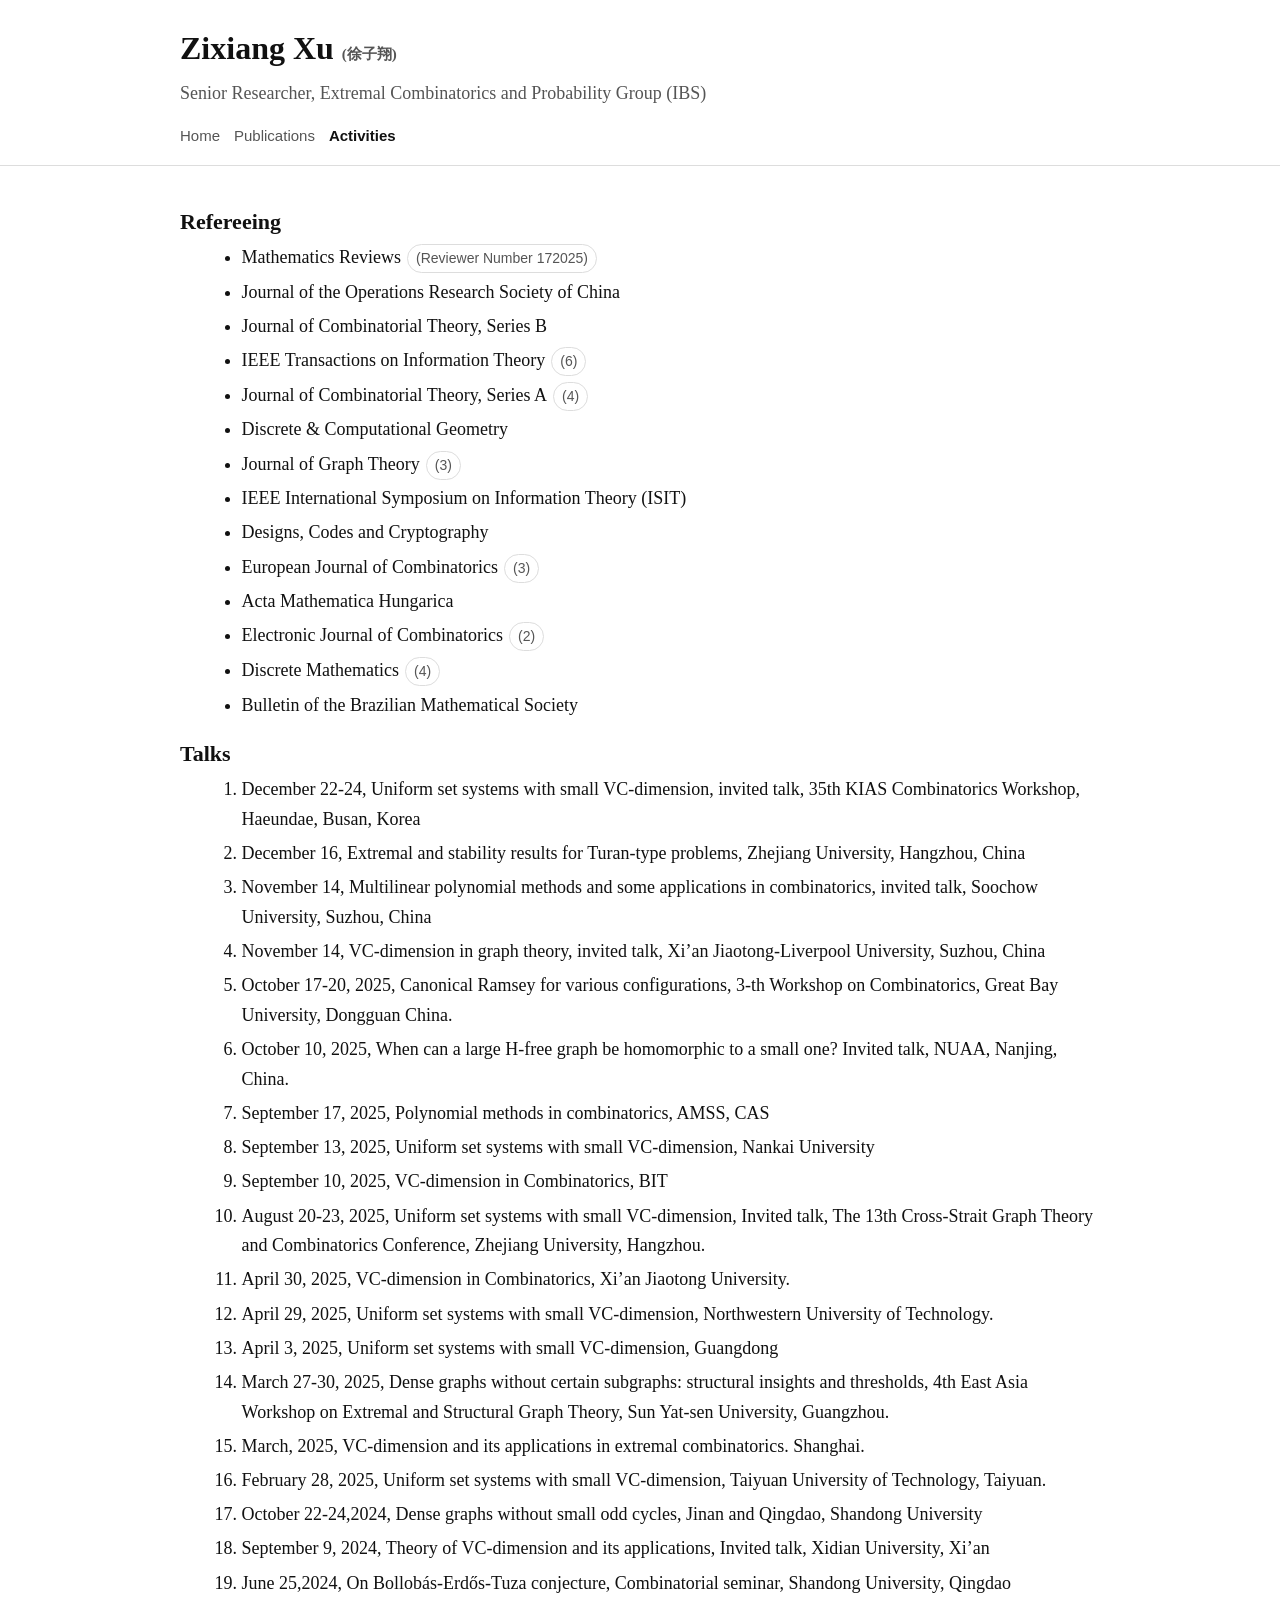
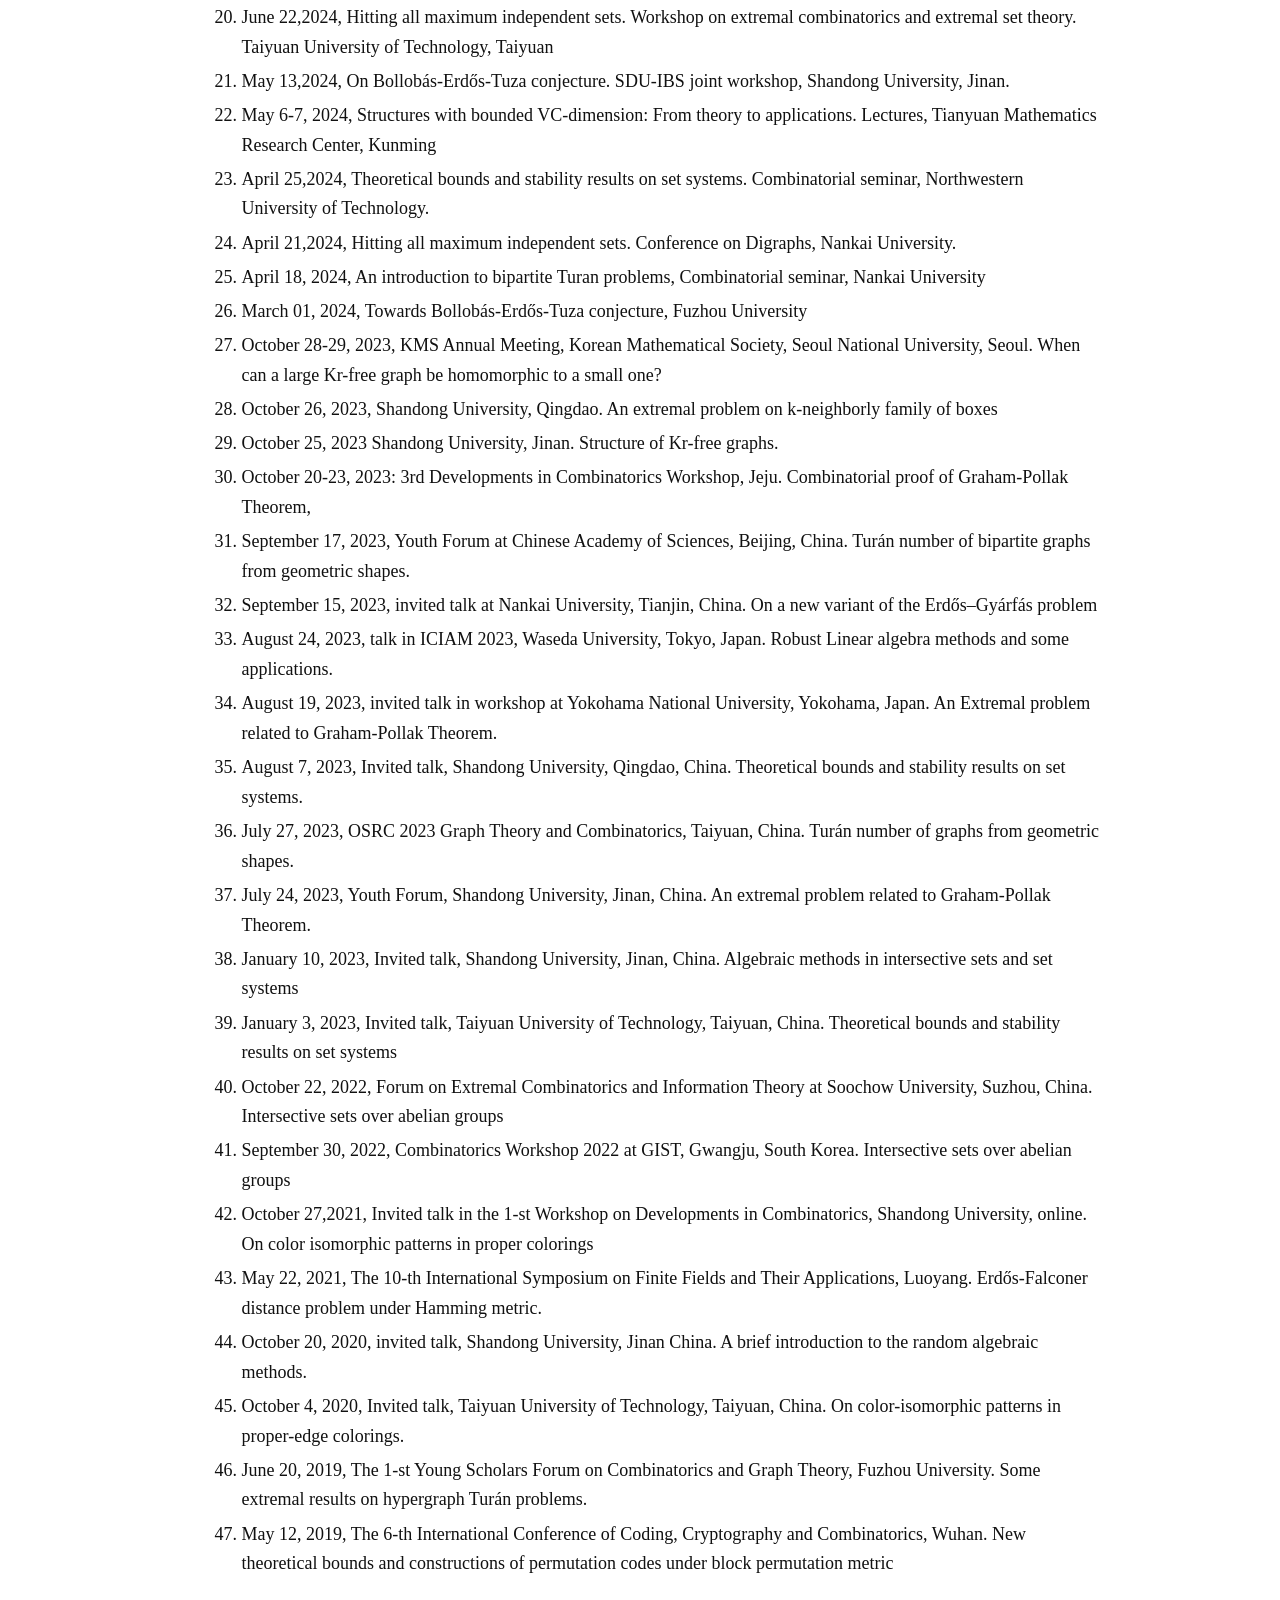
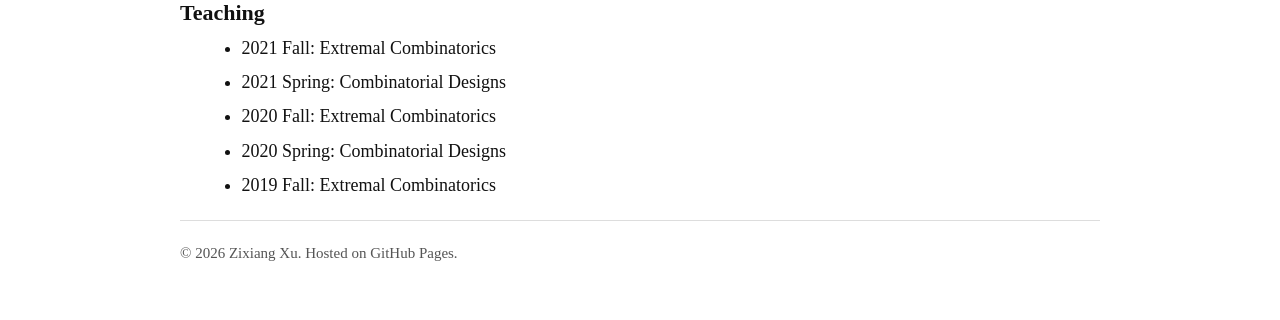
==== activities.html @ 91481da8 "Add files via upload Signed-off-by: ZJWyz <32608875+ZJWyz@users.noreply.github.com>" ====
<!doctype html>
<html lang="en">
<head>
  <meta charset="utf-8" />
  <meta name="viewport" content="width=device-width, initial-scale=1" />
  <title>Zixiang Xu</title>
  <link rel="stylesheet" href="style.css" />
</head>
<body>
<header>
  <div class="container">
    <div class="site-title">Zixiang Xu <span class="small">(徐子翔)</span></div>
    <p class="subtitle">Senior Researcher, Extremal Combinatorics and Probability Group (IBS)</p>
    <nav>
      <a class="" href="index.html">Home</a>
      <a class="" href="publications.html">Publications</a>
      <a class="active" href="activities.html">Activities</a>
    </nav>
  </div>
</header>
<main>
  <div class="container">

<h2>Refereeing</h2>
<ul>
<li>Mathematics Reviews<span class='badge'>(Reviewer Number 172025)</span></li>
<li>Journal of the Operations Research Society of China</li>
<li>Journal of Combinatorial Theory, Series B</li>
<li>IEEE Transactions on Information Theory<span class='badge'>(6)</span></li>
<li>Journal of Combinatorial Theory, Series A<span class='badge'>(4)</span></li>
<li>Discrete & Computational Geometry</li>
<li>Journal of Graph Theory<span class='badge'>(3)</span></li>
<li>IEEE International Symposium on Information Theory (ISIT)</li>
<li>Designs, Codes and Cryptography</li>
<li>European Journal of Combinatorics<span class='badge'>(3)</span></li>
<li>Acta Mathematica Hungarica</li>
<li>Electronic Journal of Combinatorics<span class='badge'>(2)</span></li>
<li>Discrete Mathematics<span class='badge'>(4)</span></li>
<li>Bulletin of the Brazilian Mathematical Society</li>
</ul>
<h2>Talks</h2>
<ol>
<li>December 22-24, Uniform set systems with small VC-dimension, invited talk, 35th KIAS Combinatorics Workshop, Haeundae, Busan, Korea</li>
<li>December 16, Extremal and stability results for Turan-type problems, Zhejiang University, Hangzhou, China</li>
<li>November 14, Multilinear polynomial methods and some applications in combinatorics, invited talk, Soochow University, Suzhou, China</li>
<li>November 14, VC-dimension in graph theory, invited talk, Xi’an Jiaotong-Liverpool University, Suzhou, China</li>
<li>October 17-20, 2025, Canonical Ramsey for various configurations, 3-th Workshop on Combinatorics, Great Bay University, Dongguan China.</li>
<li>October 10, 2025, When can a large H-free graph be homomorphic to a small one? Invited talk, NUAA, Nanjing, China.</li>
<li>September 17, 2025, Polynomial methods in combinatorics, AMSS, CAS</li>
<li>September 13, 2025, Uniform set systems with small VC-dimension, Nankai University</li>
<li>September 10, 2025, VC-dimension in Combinatorics, BIT</li>
<li>August 20-23, 2025, Uniform set systems with small VC-dimension, Invited talk, The 13th Cross-Strait Graph Theory and Combinatorics Conference, Zhejiang University, Hangzhou.</li>
<li>April 30, 2025, VC-dimension in Combinatorics, Xi’an Jiaotong University.</li>
<li>April 29, 2025, Uniform set systems with small VC-dimension, Northwestern University of Technology.</li>
<li>April 3, 2025, Uniform set systems with small VC-dimension, Guangdong</li>
<li>March 27-30, 2025, Dense graphs without certain subgraphs: structural insights and thresholds, 4th East Asia Workshop on Extremal and Structural Graph Theory, Sun Yat-sen University, Guangzhou.</li>
<li>March, 2025, VC-dimension and its applications in extremal combinatorics. Shanghai.</li>
<li>February 28, 2025, Uniform set systems with small VC-dimension, Taiyuan University of Technology, Taiyuan.</li>
<li>October 22-24,2024, Dense graphs without small odd cycles, Jinan and Qingdao, Shandong University</li>
<li>September 9, 2024, Theory of VC-dimension and its applications, Invited talk, Xidian University, Xi’an</li>
<li>June 25,2024, On Bollobás-Erdős-Tuza conjecture, Combinatorial seminar, Shandong University, Qingdao</li>
<li>June 22,2024, Hitting all maximum independent sets. Workshop on extremal combinatorics and extremal set theory. Taiyuan University of Technology, Taiyuan</li>
<li>May 13,2024, On Bollobás-Erdős-Tuza conjecture. SDU-IBS joint workshop, Shandong University, Jinan.</li>
<li>May 6-7, 2024, Structures with bounded VC-dimension: From theory to applications. Lectures, Tianyuan Mathematics Research Center, Kunming</li>
<li>April 25,2024, Theoretical bounds and stability results on set systems. Combinatorial seminar, Northwestern University of Technology.</li>
<li>April 21,2024, Hitting all maximum independent sets. Conference on Digraphs, Nankai University.</li>
<li>April 18, 2024, An introduction to bipartite Turan problems, Combinatorial seminar, Nankai University</li>
<li>March 01, 2024, Towards Bollobás-Erdős-Tuza conjecture, Fuzhou University</li>
<li>October 28-29, 2023, KMS Annual Meeting, Korean Mathematical Society, Seoul National University, Seoul. When can a large Kr-free graph be homomorphic to a small one?</li>
<li>October 26, 2023, Shandong University, Qingdao. An extremal problem on k-neighborly family of boxes</li>
<li>October 25, 2023 Shandong University, Jinan. Structure of Kr-free graphs.</li>
<li>October 20-23, 2023: 3rd Developments in Combinatorics Workshop, Jeju. Combinatorial proof of Graham-Pollak Theorem,</li>
<li>September 17, 2023, Youth Forum at Chinese Academy of Sciences, Beijing, China. Turán number of bipartite graphs from geometric shapes.</li>
<li>September 15, 2023, invited talk at Nankai University, Tianjin, China. On a new variant of the Erdős–Gyárfás problem</li>
<li>August 24, 2023, talk in ICIAM 2023, Waseda University, Tokyo, Japan. Robust Linear algebra methods and some applications.</li>
<li>August 19, 2023, invited talk in workshop at Yokohama National University, Yokohama, Japan. An Extremal problem related to Graham-Pollak Theorem.</li>
<li>August 7, 2023, Invited talk, Shandong University, Qingdao, China. Theoretical bounds and stability results on set systems.</li>
<li>July 27, 2023, OSRC 2023 Graph Theory and Combinatorics, Taiyuan, China. Turán number of graphs from geometric shapes.</li>
<li>July 24, 2023, Youth Forum, Shandong University, Jinan, China. An extremal problem related to Graham-Pollak Theorem.</li>
<li>January 10, 2023, Invited talk, Shandong University, Jinan, China. Algebraic methods in intersective sets and set systems</li>
<li>January 3, 2023, Invited talk, Taiyuan University of Technology, Taiyuan, China. Theoretical bounds and stability results on set systems</li>
<li>October 22, 2022, Forum on Extremal Combinatorics and Information Theory at Soochow University, Suzhou, China. Intersective sets over abelian groups</li>
<li>September 30, 2022, Combinatorics Workshop 2022 at GIST, Gwangju, South Korea. Intersective sets over abelian groups</li>
<li>October 27,2021, Invited talk in the 1-st Workshop on Developments in Combinatorics, Shandong University, online. On color isomorphic patterns in proper colorings</li>
<li>May 22, 2021, The 10-th International Symposium on Finite Fields and Their Applications, Luoyang. Erdős-Falconer distance problem under Hamming metric.</li>
<li>October 20, 2020, invited talk, Shandong University, Jinan China. A brief introduction to the random algebraic methods.</li>
<li>October 4, 2020, Invited talk, Taiyuan University of Technology, Taiyuan, China. On color-isomorphic patterns in proper-edge colorings.</li>
<li>June 20, 2019, The 1-st Young Scholars Forum on Combinatorics and Graph Theory, Fuzhou University. Some extremal results on hypergraph Turán problems.</li>
<li>May 12, 2019, The 6-th International Conference of Coding, Cryptography and Combinatorics, Wuhan. New theoretical bounds and constructions of permutation codes under block permutation metric</li>
</ol>
<h2>Teaching</h2>
<ul>
<li>2021 Fall: Extremal Combinatorics</li>
<li>2021 Spring: Combinatorial Designs</li>
<li>2020 Fall: Extremal Combinatorics</li>
<li>2020 Spring: Combinatorial Designs</li>
<li>2019 Fall: Extremal Combinatorics</li>
</ul>

    <div class="hr"></div>
    <p class="small">
      © 2026 Zixiang Xu. Hosted on GitHub Pages.
      <!-- Optional analytics (GoatCounter): replace YOURCODE and uncomment. -->
      <!-- <script data-goatcounter="https://YOURCODE.goatcounter.com/count" async src="//gc.zgo.at/count.js"></script> -->
    </p>
  </div>
</main>
</body>
</html>
---- style.css ----
:root{--text:#111;--muted:#555;--link:#0645ad;--border:#ddd;--bg:#fff;--max:920px;}
*{box-sizing:border-box;}
html{scroll-behavior:smooth;}
body{margin:0;background:var(--bg);color:var(--text);font-family:Georgia,"Times New Roman",Times,serif;line-height:1.65;font-size:18px;}
a{color:var(--link);text-decoration:none;}
a:hover{text-decoration:underline;}
.container{width:min(var(--max),calc(100% - 32px));margin:0 auto;}
header{padding:22px 0 10px;border-bottom:1px solid var(--border);}
.site-title{font-size:32px;font-weight:700;margin:0 0 4px;}
.subtitle{margin:0;color:var(--muted);font-size:18px;}
nav{margin-top:10px;display:flex;gap:14px;flex-wrap:wrap;font-family:-apple-system,BlinkMacSystemFont,"Segoe UI",Roboto,Arial,sans-serif;font-size:15px;}
nav a{color:var(--muted);padding:6px 0;}
nav a.active{color:var(--text);font-weight:700;}
main{padding:22px 0 46px;}
h2,h3{line-height:1.25;margin:0.9em 0 0.35em;}
h2{font-size:22px;}
h3{font-size:19px;}
p{margin:0.55em 0;}
ul,ol{margin:0.35em 0 0.9em 1.2em;}
li{margin:0.25em 0;}
.hr{border-top:1px solid var(--border);margin:20px 0;}
.small{color:var(--muted);font-size:15px;}
.badge{display:inline-block;border:1px solid var(--border);padding:2px 8px;border-radius:999px;margin-left:6px;font-size:14px;color:var(--muted);font-family:-apple-system,BlinkMacSystemFont,"Segoe UI",Roboto,Arial,sans-serif;}
footer{border-top:1px solid var(--border);padding:14px 0 34px;color:var(--muted);font-size:14px;font-family:-apple-system,BlinkMacSystemFont,"Segoe UI",Roboto,Arial,sans-serif;}
@media (max-width:520px){body{font-size:17px}.site-title{font-size:28px}}
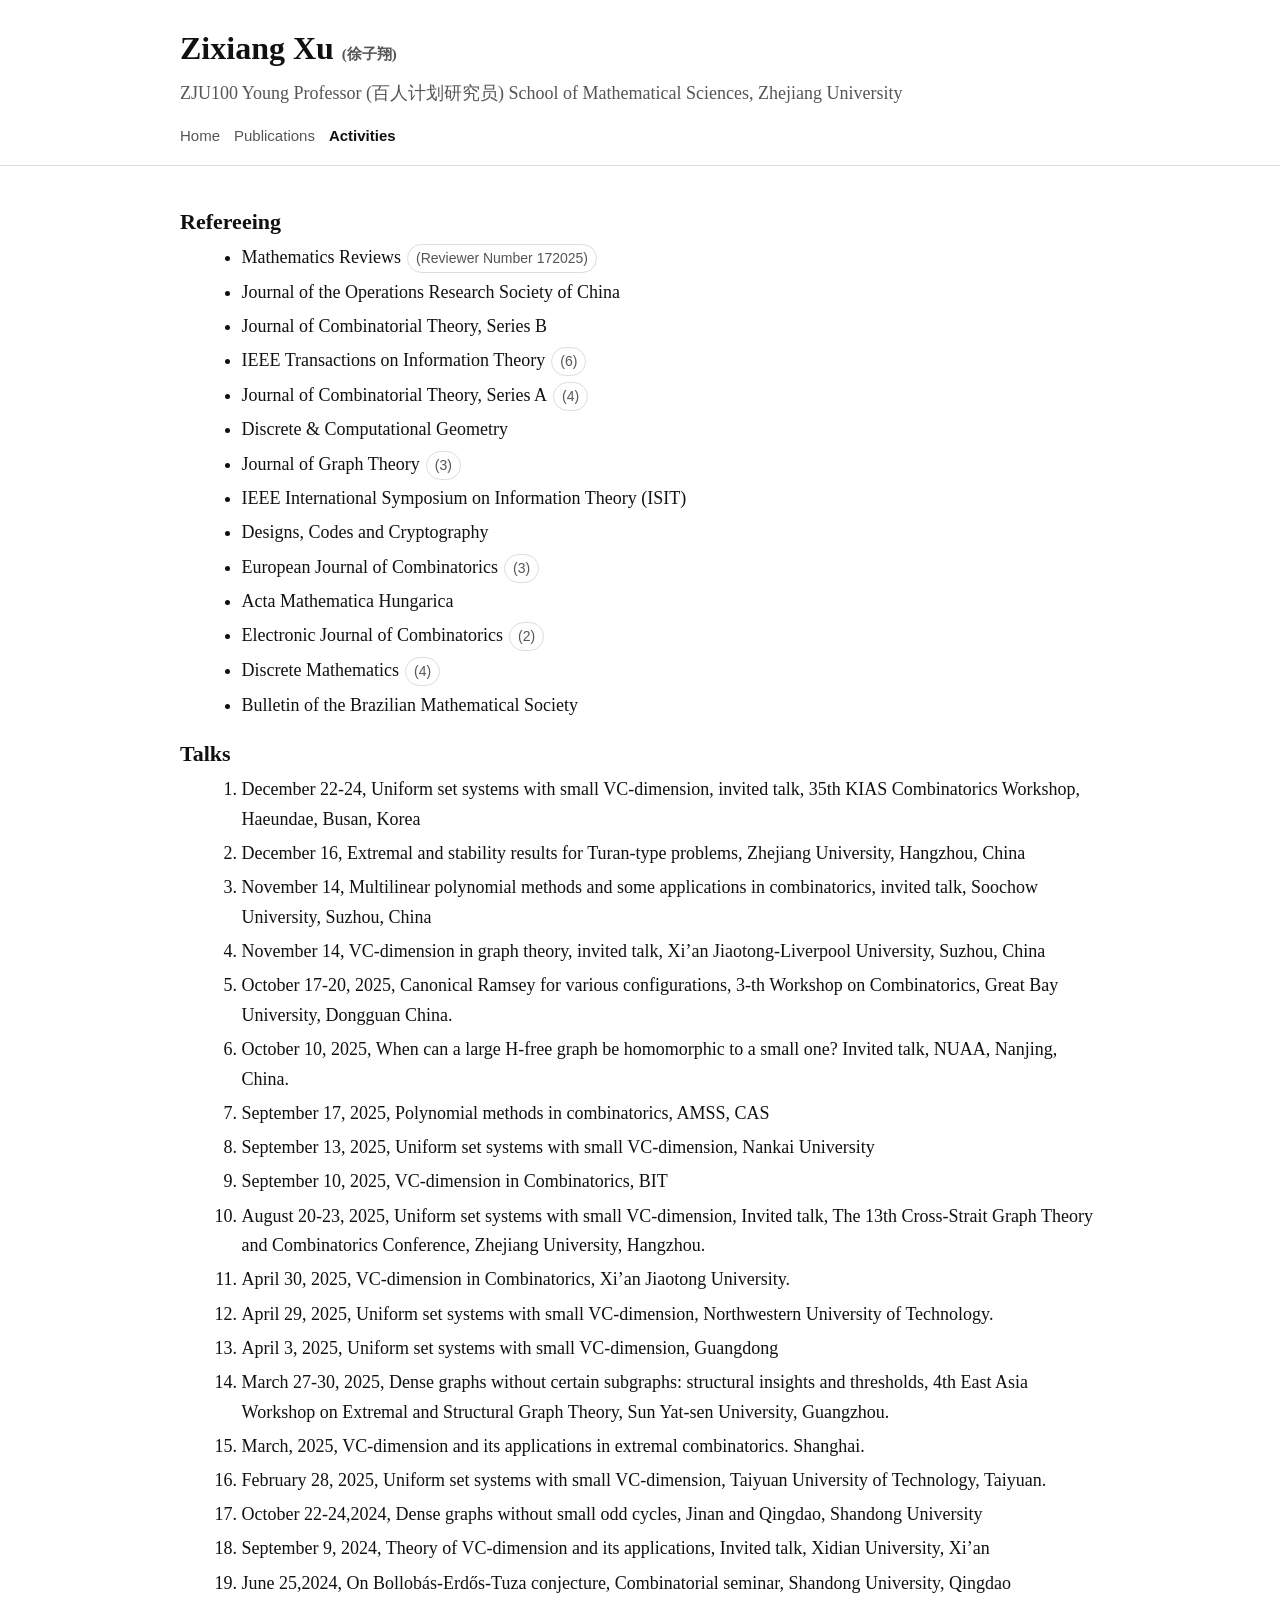
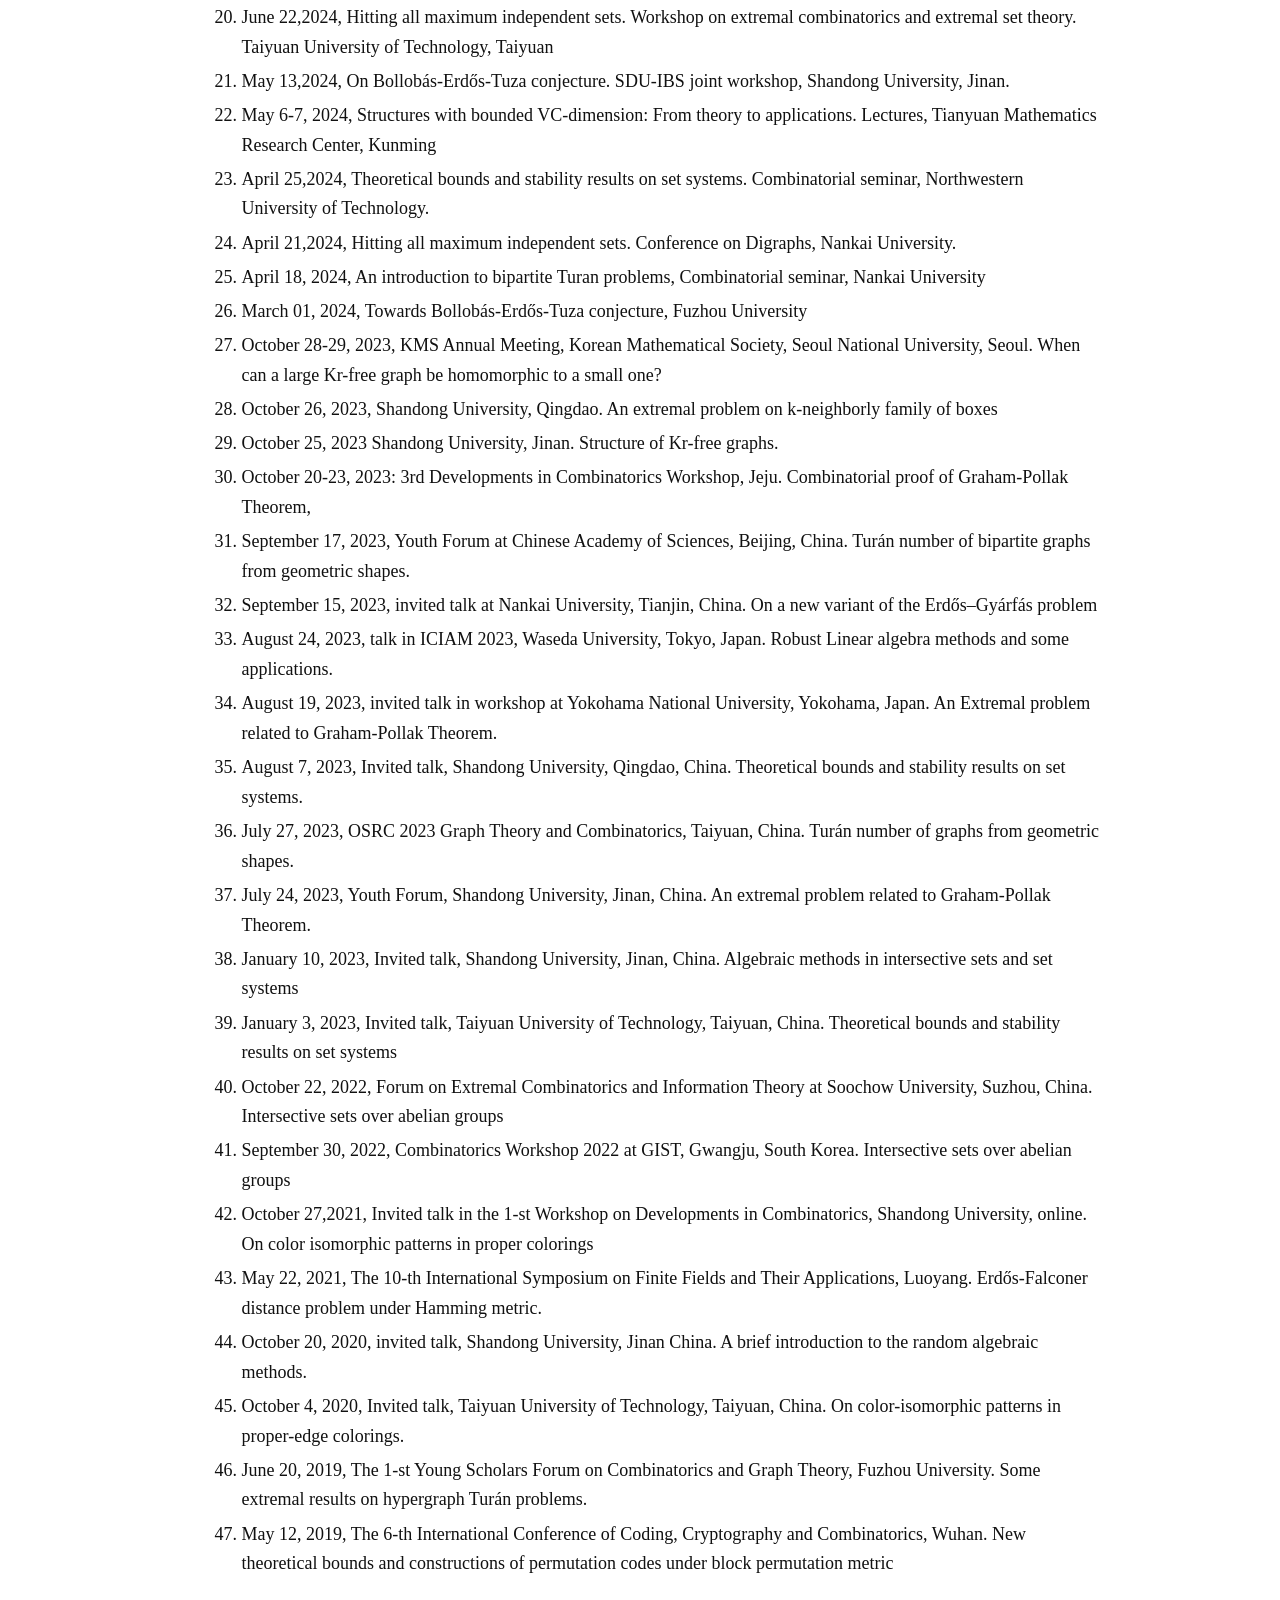
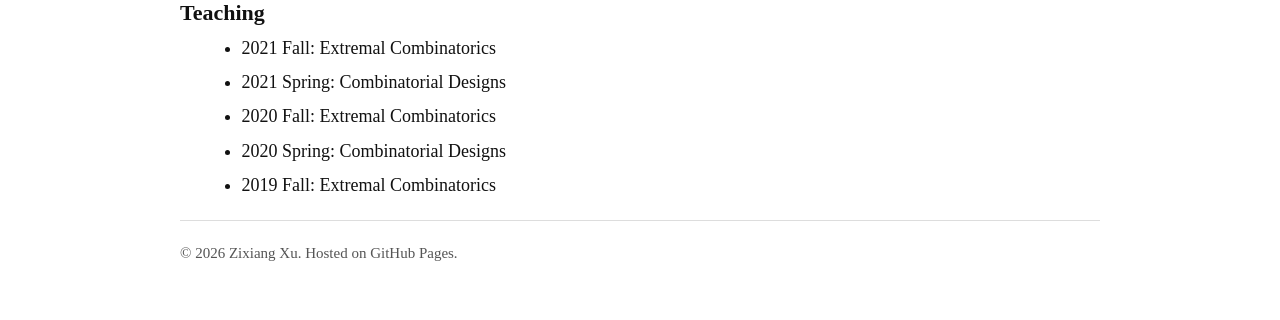
==== commit 2fb0908a: "Update subtitle in activities.html Signed-off-by: ZJWyz <32608875+ZJWyz@users.noreply.github.com>" ====
--- a/activities.html
+++ b/activities.html
@@ -10,7 +10,7 @@
 <header>
   <div class="container">
     <div class="site-title">Zixiang Xu <span class="small">(徐子翔)</span></div>
-    <p class="subtitle">Senior Researcher, Extremal Combinatorics and Probability Group (IBS)</p>
+    <p class="subtitle">ZJU100 Young Professor (百人计划研究员) School of Mathematical Sciences, Zhejiang University</p>
     <nav>
       <a class="" href="index.html">Home</a>
       <a class="" href="publications.html">Publications</a>
